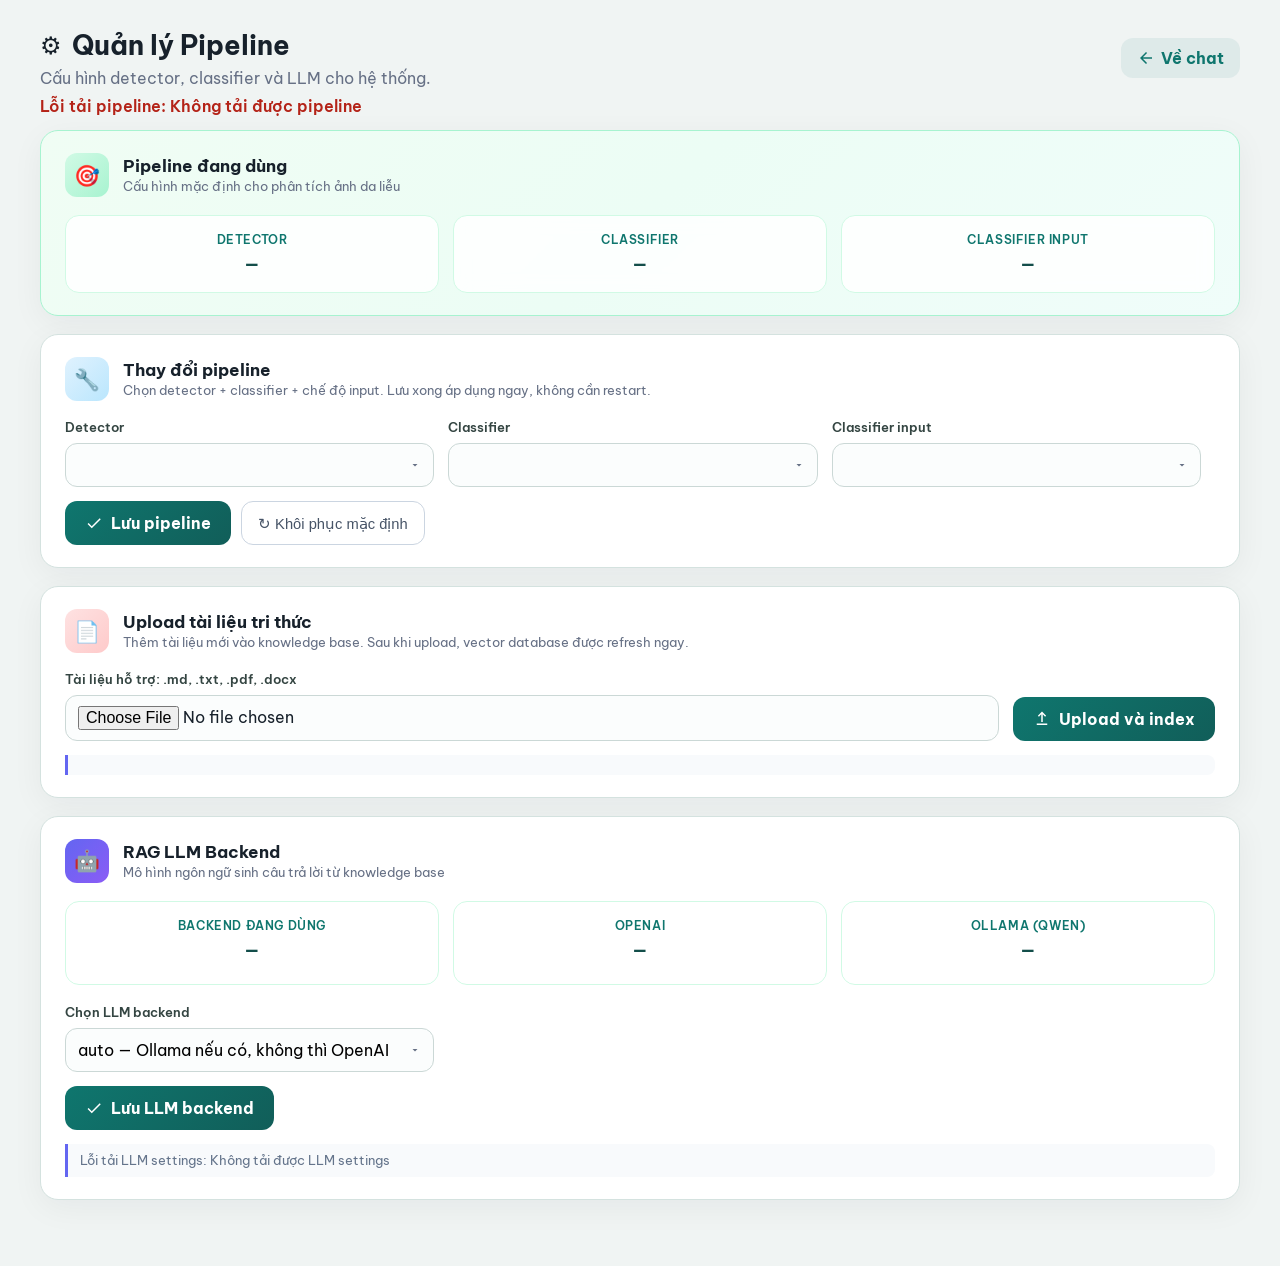
==== frontend/admin.html @ 761fa118 "Initial commit" ====
<!doctype html>
<html lang="vi">
  <head>
    <meta charset="UTF-8" />
    <meta name="viewport" content="width=device-width, initial-scale=1.0" />
    <title>Admin Pipeline — Cấu hình hệ thống</title>
    <link rel="stylesheet" href="admin.css" />
  </head>
  <body>
    <main class="admin-shell">
      <header>
        <div>
          <h1>
            <span class="header-icon">⚙</span>
            Quản lý Pipeline
          </h1>
          <p>Cấu hình detector, classifier và LLM cho hệ thống.</p>
        </div>
        <a href="/" class="back-link">
          <svg viewBox="0 0 24 24" width="18" height="18"><path d="M20 11H7.83l5.59-5.59L12 4l-8 8 8 8 1.41-1.41L7.83 13H20v-2Z" fill="currentColor"/></svg>
          Về chat
        </a>
      </header>

      <p id="statusText" class="status"></p>

      <!-- Active pipeline banner -->
      <section class="panel active-pipeline-panel">
        <div class="panel-header">
          <div class="panel-icon active-icon">🎯</div>
          <div>
            <h2>Pipeline đang dùng</h2>
            <p class="panel-desc">Cấu hình mặc định cho phân tích ảnh da liễu</p>
          </div>
        </div>
        <div class="active-cards">
          <div class="active-card">
            <div class="active-label">Detector</div>
            <div class="active-value" id="activeDetector">—</div>
          </div>
          <div class="active-card">
            <div class="active-label">Classifier</div>
            <div class="active-value" id="activeClassifier">—</div>
          </div>
          <div class="active-card">
            <div class="active-label">Classifier input</div>
            <div class="active-value" id="activeInputMode">—</div>
          </div>
        </div>
      </section>

      <!-- Configure default pipeline -->
      <section class="panel config-panel">
        <div class="panel-header">
          <div class="panel-icon config-icon">🔧</div>
          <div>
            <h2>Thay đổi pipeline</h2>
            <p class="panel-desc">Chọn detector + classifier + chế độ input. Lưu xong áp dụng ngay, không cần restart.</p>
          </div>
        </div>
        <div class="config-grid">
          <label class="config-field">
            <span class="field-label">Detector</span>
            <select id="detectorSelect"></select>
          </label>
          <label class="config-field">
            <span class="field-label">Classifier</span>
            <select id="classifierSelect"></select>
          </label>
          <label class="config-field">
            <span class="field-label">Classifier input</span>
            <select id="classifierInputSelect"></select>
          </label>
          <div class="config-actions">
            <button id="saveDefaultBtn" class="btn-primary" type="button">
              <svg viewBox="0 0 24 24" width="18" height="18"><path d="M9 16.17 4.83 12l-1.42 1.41L9 19 21 7l-1.41-1.41L9 16.17Z" fill="currentColor"/></svg>
              Lưu pipeline
            </button>
            <button id="resetDefaultBtn" class="btn-secondary" type="button" title="Khôi phục cấu hình từ model_registry.json (xóa cấu hình stale trong DB)">
              ↻ Khôi phục mặc định
            </button>
          </div>
        </div>
      </section>

      <!-- Knowledge documents -->
      <section class="panel knowledge-panel">
        <div class="panel-header">
          <div class="panel-icon knowledge-icon">📄</div>
          <div>
            <h2>Upload tài liệu tri thức</h2>
            <p class="panel-desc">Thêm tài liệu mới vào knowledge base. Sau khi upload, vector database được refresh ngay.</p>
          </div>
        </div>
        <div class="knowledge-upload">
          <label class="config-field knowledge-file-field">
            <span class="field-label">Tài liệu hỗ trợ: .md, .txt, .pdf, .docx</span>
            <input id="knowledgeFileInput" type="file" accept=".md,.txt,.pdf,.docx" />
          </label>
          <button id="uploadKnowledgeBtn" class="btn-primary" type="button">
            <svg viewBox="0 0 24 24" width="18" height="18"><path d="M5 20h14v-2H5v2Zm7-18-5.5 5.5 1.42 1.42L11 5.83V16h2V5.83l3.08 3.09 1.42-1.42L12 2Z" fill="currentColor"/></svg>
            Upload và index
          </button>
        </div>
        <p class="llm-note" id="knowledgeUploadNote"></p>
      </section>

      <!-- LLM Backend -->
      <section class="panel llm-panel">
        <div class="panel-header">
          <div class="panel-icon llm-icon">🤖</div>
          <div>
            <h2>RAG LLM Backend</h2>
            <p class="panel-desc">Mô hình ngôn ngữ sinh câu trả lời từ knowledge base</p>
          </div>
        </div>

        <div class="active-cards">
          <div class="active-card">
            <div class="active-label">Backend đang dùng</div>
            <div class="active-value" id="llmActiveBackend">—</div>
          </div>
          <div class="active-card">
            <div class="active-label">OpenAI</div>
            <div class="active-value" id="llmOpenAIStatus">—</div>
            <div class="active-meta" id="llmOpenAIModel"></div>
          </div>
          <div class="active-card">
            <div class="active-label">Ollama (Qwen)</div>
            <div class="active-value" id="llmOllamaStatus">—</div>
            <div class="active-meta" id="llmOllamaModel"></div>
          </div>
        </div>

        <div class="config-grid" style="margin-top:1.2rem">
          <label class="config-field">
            <span class="field-label">Chọn LLM backend</span>
            <select id="llmBackendSelect">
              <option value="auto">auto — Ollama nếu có, không thì OpenAI</option>
              <option value="openai">openai — Luôn dùng OpenAI GPT</option>
              <option value="ollama">ollama — Luôn dùng Qwen (Azure VM)</option>
            </select>
          </label>
          <div class="config-actions">
            <button id="saveLLMBtn" class="btn-primary" type="button">
              <svg viewBox="0 0 24 24" width="18" height="18"><path d="M9 16.17 4.83 12l-1.42 1.41L9 19 21 7l-1.41-1.41L9 16.17Z" fill="currentColor"/></svg>
              Lưu LLM backend
            </button>
          </div>
        </div>
        <p class="llm-note" id="llmNote"></p>
      </section>
    </main>

    <script src="admin.js"></script>
  </body>
</html>
---- frontend/admin.css ----
@import url("https://fonts.googleapis.com/css2?family=Be+Vietnam+Pro:wght@400;500;600;700&display=swap");

* {
  box-sizing: border-box;
}

body {
  margin: 0;
  font-family: "Be Vietnam Pro", system-ui, sans-serif;
  color: #17212b;
  background: #f0f4f3;
}

/* ── Layout ─────────────────────────────────────────────── */

.admin-shell {
  width: min(1200px, calc(100% - 32px));
  margin: 0 auto;
  padding: 28px 0 48px;
}

header {
  display: flex;
  justify-content: space-between;
  align-items: center;
  gap: 16px;
  margin-bottom: 8px;
}

h1, h2, p { margin: 0; }

h1 {
  font-size: 1.7rem;
  display: flex;
  align-items: center;
  gap: 10px;
}

.header-icon {
  font-size: 1.5rem;
}

header p {
  color: #667085;
  margin-top: 6px;
}

.back-link {
  display: flex;
  align-items: center;
  gap: 6px;
  color: #0f766e;
  font-weight: 700;
  text-decoration: none;
  padding: 10px 16px;
  border-radius: 12px;
  background: rgba(15, 118, 110, 0.08);
  transition: background 0.2s, transform 0.15s;
}

.back-link:hover {
  background: rgba(15, 118, 110, 0.16);
  transform: translateX(-2px);
}

/* ── Status ─────────────────────────────────────────────── */

.status {
  min-height: 22px;
  color: #0f766e;
  font-weight: 600;
  margin-bottom: 12px;
  transition: opacity 0.3s;
}

.status.error { color: #b42318; }
.status.success { color: #0f766e; }

/* ── Panels ─────────────────────────────────────────────── */

.panel {
  border: 1px solid #d4e2df;
  border-radius: 18px;
  background: #fff;
  padding: 22px 24px;
  margin-bottom: 18px;
  box-shadow: 0 8px 32px rgba(15, 23, 42, 0.05);
  transition: box-shadow 0.25s;
}

.panel:hover {
  box-shadow: 0 12px 40px rgba(15, 23, 42, 0.09);
}

.panel-header {
  display: flex;
  align-items: center;
  gap: 14px;
  margin-bottom: 18px;
}

.panel-icon {
  width: 44px;
  height: 44px;
  border-radius: 12px;
  display: grid;
  place-items: center;
  font-size: 1.3rem;
  flex-shrink: 0;
}

.active-icon { background: linear-gradient(135deg, #d1fae5, #a7f3d0); }
.config-icon { background: linear-gradient(135deg, #e0f2fe, #bae6fd); }
.detector-icon { background: linear-gradient(135deg, #fef3c7, #fde68a); }
.classifier-icon { background: linear-gradient(135deg, #ede9fe, #ddd6fe); }
.pipeline-icon { background: linear-gradient(135deg, #fce7f3, #fbcfe8); }
.knowledge-icon { background: linear-gradient(135deg, #fee2e2, #fecaca); }

.panel-header h2 {
  font-size: 1.05rem;
  margin-bottom: 2px;
}

.panel-desc {
  color: #667085;
  font-size: 0.84rem;
  margin-top: 2px !important;
}

/* ── Active pipeline cards ──────────────────────────────── */

.active-pipeline-panel {
  background: linear-gradient(135deg, #f0fdf4 0%, #ecfdf5 50%, #f0fdfa 100%);
  border-color: #a7f3d0;
}

.active-cards {
  display: grid;
  grid-template-columns: repeat(3, 1fr);
  gap: 14px;
}

.active-card {
  background: rgba(255,255,255,0.85);
  backdrop-filter: blur(8px);
  border: 1px solid #d1fae5;
  border-radius: 14px;
  padding: 16px;
  text-align: center;
  transition: transform 0.2s, box-shadow 0.2s;
}

.active-card:hover {
  transform: translateY(-2px);
  box-shadow: 0 8px 24px rgba(16, 185, 129, 0.12);
}

.active-label {
  font-size: 0.78rem;
  font-weight: 600;
  color: #0f766e;
  text-transform: uppercase;
  letter-spacing: 0.6px;
  margin-bottom: 6px;
}

.active-value {
  font-size: 1.15rem;
  font-weight: 700;
  color: #134e4a;
  word-break: break-all;
}

.active-meta {
  font-size: 0.78rem;
  color: #667085;
  margin-top: 6px;
}

/* ── Config grid ────────────────────────────────────────── */

.config-grid {
  display: grid;
  grid-template-columns: repeat(3, 1fr) auto;
  gap: 14px;
  align-items: end;
}

.config-field {
  display: flex;
  flex-direction: column;
  gap: 7px;
}

.field-label {
  color: #344542;
  font-size: 0.84rem;
  font-weight: 600;
}

select {
  width: 100%;
  border: 1px solid #cbd8d6;
  border-radius: 12px;
  padding: 11px 12px;
  font: inherit;
  outline: none;
  background: #fbfdfd;
  appearance: none;
  background-image: url("data:image/svg+xml,%3Csvg xmlns='http://www.w3.org/2000/svg' width='12' height='12' viewBox='0 0 24 24'%3E%3Cpath d='M7 10l5 5 5-5z' fill='%23667085'/%3E%3C/svg%3E");
  background-repeat: no-repeat;
  background-position: right 12px center;
  transition: border-color 0.2s, box-shadow 0.2s;
}

select:focus {
  border-color: #0f766e;
  box-shadow: 0 0 0 3px rgba(15, 118, 110, 0.12);
}

input[type="file"] {
  width: 100%;
  border: 1px solid #cbd8d6;
  border-radius: 12px;
  padding: 10px 12px;
  font: inherit;
  background: #fbfdfd;
}

input[type="file"]:focus {
  outline: none;
  border-color: #0f766e;
  box-shadow: 0 0 0 3px rgba(15, 118, 110, 0.12);
}

.knowledge-upload {
  display: grid;
  grid-template-columns: 1fr auto;
  gap: 14px;
  align-items: end;
}

.knowledge-file-field {
  min-width: 0;
}

.btn-primary {
  display: flex;
  align-items: center;
  justify-content: center;
  gap: 8px;
  border: 0;
  border-radius: 12px;
  padding: 12px 20px;
  color: #fff;
  background: linear-gradient(135deg, #0f766e, #115e59);
  font: inherit;
  font-weight: 700;
  cursor: pointer;
  white-space: nowrap;
  transition: transform 0.15s, box-shadow 0.2s;
}

.btn-primary:hover {
  transform: translateY(-1px);
  box-shadow: 0 6px 20px rgba(15, 118, 110, 0.25);
}

.btn-primary:active {
  transform: translateY(0);
}

/* ── Model cards ────────────────────────────────────────── */

.model-cards {
  display: grid;
  grid-template-columns: repeat(auto-fill, minmax(280px, 1fr));
  gap: 14px;
}

.model-card {
  border: 1px solid #e5ecea;
  border-radius: 14px;
  padding: 16px 18px;
  background: #fafcfb;
  transition: border-color 0.2s, transform 0.2s, box-shadow 0.2s;
}

.model-card:hover {
  border-color: #a7f3d0;
  transform: translateY(-2px);
  box-shadow: 0 6px 20px rgba(15, 23, 42, 0.06);
}

.model-card.is-active {
  border-color: #34d399;
  background: linear-gradient(135deg, #f0fdf4, #ecfdf5);
}

.model-card-name {
  font-weight: 700;
  font-size: 0.98rem;
  color: #134e4a;
  display: flex;
  align-items: center;
  gap: 8px;
}

.active-badge {
  font-size: 0.68rem;
  font-weight: 700;
  padding: 2px 8px;
  border-radius: 6px;
  background: #10b981;
  color: #fff;
  text-transform: uppercase;
  letter-spacing: 0.4px;
}

.model-card-props {
  margin-top: 10px;
  display: grid;
  gap: 5px;
}

.model-prop {
  display: flex;
  gap: 8px;
  font-size: 0.82rem;
  color: #475467;
}

.model-prop-key {
  font-weight: 600;
  color: #344542;
  min-width: 70px;
}

/* ── Pipeline cards ────────────────────────────────────── */

.pipeline-cards {
  display: grid;
  grid-template-columns: repeat(auto-fill, minmax(260px, 1fr));
  gap: 14px;
}

.pipeline-card {
  border: 1px solid #e5ecea;
  border-radius: 14px;
  padding: 16px 18px;
  background: #fafcfb;
  transition: border-color 0.2s, transform 0.2s, box-shadow 0.2s;
}

.pipeline-card:hover {
  border-color: #a7f3d0;
  transform: translateY(-2px);
  box-shadow: 0 6px 20px rgba(15, 23, 42, 0.06);
}

.pipeline-card.is-default {
  border-color: #34d399;
  background: linear-gradient(135deg, #f0fdf4, #ecfdf5);
  border-width: 2px;
}

.pipeline-card-name {
  font-weight: 700;
  font-size: 0.98rem;
  color: #134e4a;
  display: flex;
  align-items: center;
  gap: 8px;
  margin-bottom: 10px;
}

.default-badge {
  font-size: 0.68rem;
  font-weight: 700;
  padding: 2px 8px;
  border-radius: 6px;
  background: linear-gradient(135deg, #10b981, #059669);
  color: #fff;
  text-transform: uppercase;
  letter-spacing: 0.4px;
}

.pipeline-flow {
  display: flex;
  align-items: center;
  gap: 6px;
  font-size: 0.82rem;
  color: #475467;
  flex-wrap: wrap;
}

.pipeline-step {
  background: #e8f0ef;
  padding: 4px 10px;
  border-radius: 8px;
  font-weight: 600;
  color: #1a3a37;
}

.pipeline-arrow {
  color: #94a3b8;
  font-weight: 700;
}

/* ── Loading ────────────────────────────────────────────── */

.loading-skeleton {
  height: 80px;
  border-radius: 14px;
  background: linear-gradient(90deg, #eef4f3 25%, #e2efed 50%, #eef4f3 75%);
  background-size: 200% 100%;
  animation: shimmer 1.5s ease-in-out infinite;
}

@keyframes shimmer {
  0% { background-position: 200% 0; }
  100% { background-position: -200% 0; }
}

/* ── Responsive ─────────────────────────────────────────── */

@media (max-width: 860px) {
  .active-cards {
    grid-template-columns: 1fr;
  }
  .config-grid {
    grid-template-columns: 1fr;
  }
  .knowledge-upload {
    grid-template-columns: 1fr;
  }
  header {
    flex-direction: column;
    align-items: flex-start;
  }
}

@media (max-width: 640px) {
  .admin-shell {
    padding: 16px 0 32px;
    width: calc(100% - 24px);
  }
  .panel {
    padding: 16px;
  }
  .model-cards,
  .pipeline-cards {
    grid-template-columns: 1fr;
  }
}

/* ── LLM backend section ────────────────────────────────── */

.llm-panel .panel-icon.llm-icon {
  background: linear-gradient(135deg, #6366f1, #8b5cf6);
}

.status-ok {
  color: #059669 !important;
}

.status-warn {
  color: #d97706 !important;
}

.status-error {
  color: #dc2626 !important;
}

.llm-note {
  margin-top: 0.9rem;
  font-size: 0.84rem;
  color: #64748b;
  background: #f8fafc;
  border-left: 3px solid #6366f1;
  padding: 8px 12px;
  border-radius: 0 8px 8px 0;
  min-height: 1.2rem;
}

/* ── Config actions row (Save + Reset side-by-side) ─────── */

.config-actions {
  grid-column: 1 / -1;
  display: flex;
  gap: 10px;
  flex-wrap: wrap;
}

.btn-secondary {
  display: inline-flex;
  align-items: center;
  gap: 6px;
  border: 1px solid #cbd5e1;
  background: #fff;
  color: #475467;
  padding: 10px 16px;
  border-radius: 12px;
  font-weight: 500;
  font-size: 0.92rem;
  cursor: pointer;
  transition: background 0.18s, border-color 0.18s;
}

.btn-secondary:hover {
  background: #f8fafc;
  border-color: #94a3b8;
}

.btn-secondary:disabled {
  opacity: 0.55;
  cursor: not-allowed;
}
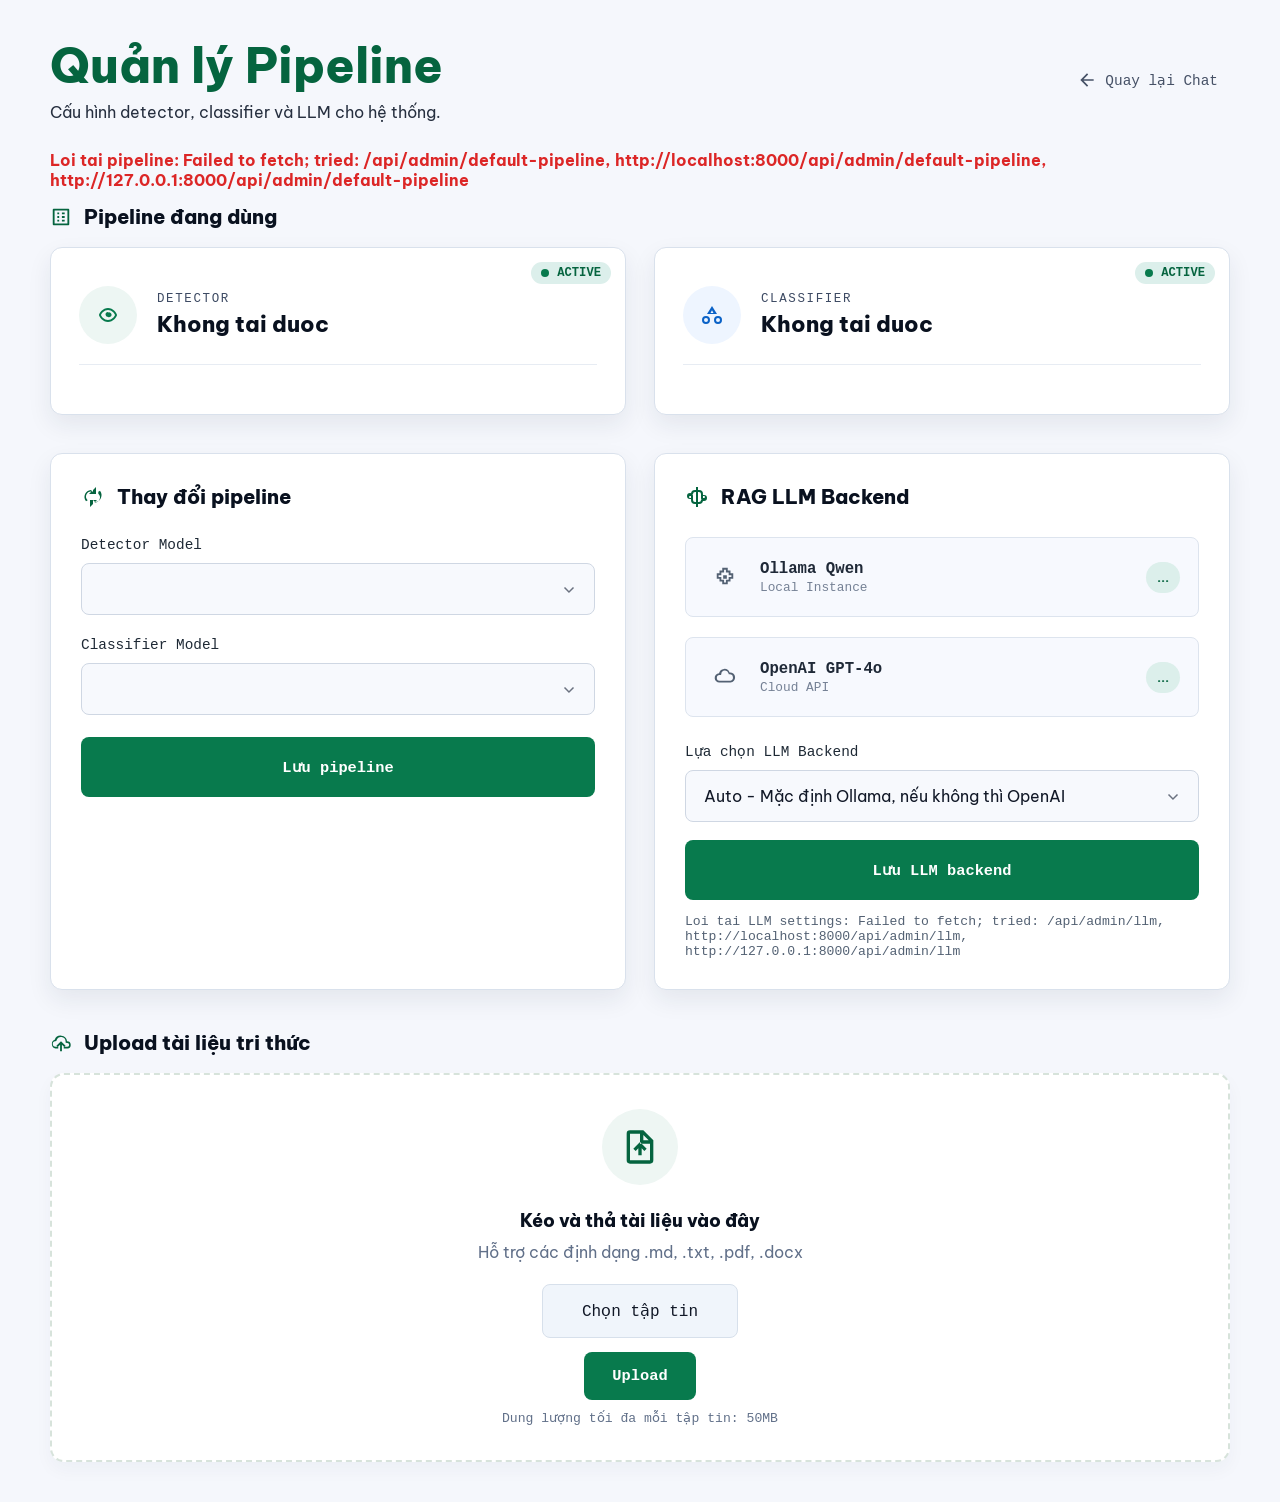
==== commit 5c540bd9: "ud" ====
--- a/frontend/admin.html
+++ b/frontend/admin.html
@@ -3,155 +3,171 @@
   <head>
     <meta charset="UTF-8" />
     <meta name="viewport" content="width=device-width, initial-scale=1.0" />
-    <title>Admin Pipeline — Cấu hình hệ thống</title>
-    <link rel="stylesheet" href="admin.css" />
+    <title>Admin Pipeline</title>
+    <link rel="stylesheet" href="admin.css?v=20260615-admin4" />
   </head>
   <body>
     <main class="admin-shell">
-      <header>
+      <header class="admin-header">
         <div>
-          <h1>
-            <span class="header-icon">⚙</span>
-            Quản lý Pipeline
-          </h1>
+          <h1>Quản lý Pipeline</h1>
           <p>Cấu hình detector, classifier và LLM cho hệ thống.</p>
         </div>
-        <a href="/" class="back-link">
-          <svg viewBox="0 0 24 24" width="18" height="18"><path d="M20 11H7.83l5.59-5.59L12 4l-8 8 8 8 1.41-1.41L7.83 13H20v-2Z" fill="currentColor"/></svg>
-          Về chat
-        </a>
+        <div class="header-actions">
+          <a href="/" class="back-link">
+            <svg viewBox="0 0 24 24" width="20" height="20" aria-hidden="true">
+              <path d="M20 11H7.83l5.59-5.59L12 4l-8 8 8 8 1.41-1.41L7.83 13H20v-2Z" fill="currentColor" />
+            </svg>
+            Quay lại Chat
+          </a>
+          <!-- <button id="deployChangesBtn" class="deploy-btn" type="button">Deploy Changes</button> -->
+        </div>
       </header>
 
       <p id="statusText" class="status"></p>
 
-      <!-- Active pipeline banner -->
-      <section class="panel active-pipeline-panel">
-        <div class="panel-header">
-          <div class="panel-icon active-icon">🎯</div>
-          <div>
-            <h2>Pipeline đang dùng</h2>
-            <p class="panel-desc">Cấu hình mặc định cho phân tích ảnh da liễu</p>
-          </div>
-        </div>
-        <div class="active-cards">
-          <div class="active-card">
-            <div class="active-label">Detector</div>
-            <div class="active-value" id="activeDetector">—</div>
-          </div>
-          <div class="active-card">
-            <div class="active-label">Classifier</div>
-            <div class="active-value" id="activeClassifier">—</div>
-          </div>
-          <div class="active-card">
-            <div class="active-label">Classifier input</div>
-            <div class="active-value" id="activeInputMode">—</div>
-          </div>
-        </div>
+      <section class="section-heading">
+        <svg viewBox="0 0 24 24" width="22" height="22" aria-hidden="true">
+          <path d="M4 3h16a1 1 0 0 1 1 1v16a1 1 0 0 1-1 1H4a1 1 0 0 1-1-1V4a1 1 0 0 1 1-1Zm1 2v14h14V5H5Zm3 10h2v2H8v-2Zm0-4h2v2H8v-2Zm0-4h2v2H8V7Zm5 8h3v2h-3v-2Zm0-4h3v2h-3v-2Zm0-4h3v2h-3V7Z" fill="currentColor" />
+        </svg>
+        <h2>Pipeline đang dùng</h2>
       </section>
 
-      <!-- Configure default pipeline -->
-      <section class="panel config-panel">
-        <div class="panel-header">
-          <div class="panel-icon config-icon">🔧</div>
-          <div>
-            <h2>Thay đổi pipeline</h2>
-            <p class="panel-desc">Chọn detector + classifier + chế độ input. Lưu xong áp dụng ngay, không cần restart.</p>
+      <section class="active-grid" aria-label="Pipeline đang dùng">
+        <article class="metric-card">
+          <span class="status-pill"><span></span>Active</span>
+          <div class="metric-main">
+            <div class="metric-icon detector-icon">
+              <svg viewBox="0 0 24 24" width="24" height="24" aria-hidden="true">
+                <path d="M12 5c5 0 9 5.2 9 7s-4 7-9 7-9-5.2-9-7 4-7 9-7Zm0 2C8.2 7 5.2 10.6 5 12c.2 1.4 3.2 5 7 5s6.8-3.6 7-5c-.2-1.4-3.2-5-7-5Zm0 2.5A2.5 2.5 0 1 1 12 14a2.5 2.5 0 0 1 0-5Z" fill="currentColor" />
+              </svg>
+            </div>
+            <div>
+              <div class="metric-label">Detector</div>
+              <div class="metric-value" id="activeDetector">...</div>
+            </div>
           </div>
-        </div>
-        <div class="config-grid">
-          <label class="config-field">
-            <span class="field-label">Detector</span>
-            <select id="detectorSelect"></select>
-          </label>
-          <label class="config-field">
-            <span class="field-label">Classifier</span>
-            <select id="classifierSelect"></select>
-          </label>
-          <label class="config-field">
-            <span class="field-label">Classifier input</span>
-            <select id="classifierInputSelect"></select>
-          </label>
-          <div class="config-actions">
-            <button id="saveDefaultBtn" class="btn-primary" type="button">
-              <svg viewBox="0 0 24 24" width="18" height="18"><path d="M9 16.17 4.83 12l-1.42 1.41L9 19 21 7l-1.41-1.41L9 16.17Z" fill="currentColor"/></svg>
-              Lưu pipeline
-            </button>
-            <button id="resetDefaultBtn" class="btn-secondary" type="button" title="Khôi phục cấu hình từ model_registry.json (xóa cấu hình stale trong DB)">
-              ↻ Khôi phục mặc định
-            </button>
+          <div class="metric-divider"></div>
+        </article>
+
+        <article class="metric-card">
+          <span class="status-pill"><span></span>Active</span>
+          <div class="metric-main">
+            <div class="metric-icon classifier-icon">
+              <svg viewBox="0 0 24 24" width="24" height="24" aria-hidden="true">
+                <path d="M12 3 7 11h10L12 3Zm0 4.2 1.5 2.8h-3L12 7.2ZM6 13a4 4 0 1 0 0 8 4 4 0 0 0 0-8Zm0 2a2 2 0 1 1 0 4 2 2 0 0 1 0-4Zm12-2a4 4 0 1 0 0 8 4 4 0 0 0 0-8Zm0 2a2 2 0 1 1 0 4 2 2 0 0 1 0-4Z" fill="currentColor" />
+              </svg>
+            </div>
+            <div>
+              <div class="metric-label">Classifier</div>
+              <div class="metric-value" id="activeClassifier">...</div>
+            </div>
           </div>
-        </div>
+          <div class="metric-divider"></div>
+        </article>
       </section>
 
-      <!-- Knowledge documents -->
-      <section class="panel knowledge-panel">
-        <div class="panel-header">
-          <div class="panel-icon knowledge-icon">📄</div>
-          <div>
-            <h2>Upload tài liệu tri thức</h2>
-            <p class="panel-desc">Thêm tài liệu mới vào knowledge base. Sau khi upload, vector database được refresh ngay.</p>
+      <section class="admin-grid">
+        <article class="control-card">
+          <div class="card-title">
+            <svg viewBox="0 0 24 24" width="24" height="24" aria-hidden="true">
+              <path d="M12 3v4l-2.1-2.1A7 7 0 0 0 5 16.2l1.7-1a5 5 0 0 1 3.8-8.7L8 9h7V2l-3 3Zm5.3 5.8a5 5 0 0 1-3.8 8.7L16 15H9v7l3-3v-4l2.1 2.1A7 7 0 0 0 19 5.8l-1.7 1Z" fill="currentColor" />
+            </svg>
+            <h2>Thay đổi pipeline</h2>
           </div>
-        </div>
-        <div class="knowledge-upload">
-          <label class="config-field knowledge-file-field">
-            <span class="field-label">Tài liệu hỗ trợ: .md, .txt, .pdf, .docx</span>
-            <input id="knowledgeFileInput" type="file" accept=".md,.txt,.pdf,.docx" />
-          </label>
-          <button id="uploadKnowledgeBtn" class="btn-primary" type="button">
-            <svg viewBox="0 0 24 24" width="18" height="18"><path d="M5 20h14v-2H5v2Zm7-18-5.5 5.5 1.42 1.42L11 5.83V16h2V5.83l3.08 3.09 1.42-1.42L12 2Z" fill="currentColor"/></svg>
-            Upload và index
-          </button>
-        </div>
-        <p class="llm-note" id="knowledgeUploadNote"></p>
+
+          <div class="form-stack">
+            <label class="config-field">
+              <span class="field-label">Detector Model</span>
+              <select id="detectorSelect"></select>
+            </label>
+            <label class="config-field">
+              <span class="field-label">Classifier Model</span>
+              <select id="classifierSelect"></select>
+            </label>
+            <button id="saveDefaultBtn" class="btn-primary full-width" type="button">Lưu pipeline</button>
+          </div>
+        </article>
+
+        <article class="control-card">
+          <div class="card-title">
+            <svg viewBox="0 0 24 24" width="24" height="24" aria-hidden="true">
+              <path d="M11 2h2v3h1a4 4 0 0 1 4 4v1h1a3 3 0 1 1-3 3V9a2 2 0 0 0-2-2h-1v10h1a2 2 0 0 0 2-2h2a4 4 0 0 1-4 4h-1v3h-2v-3h-1a4 4 0 0 1-4-4v-1H5a3 3 0 1 1 3-3v4a2 2 0 0 0 2 2h1V7h-1a2 2 0 0 0-2 2H6a4 4 0 0 1 4-4h1V2Zm-6 9a1 1 0 1 0 0 2h1v-2H5Zm13 0v2h1a1 1 0 1 0 0-2h-1Z" fill="currentColor" />
+            </svg>
+            <h2>RAG LLM Backend</h2>
+          </div>
+
+          <div class="backend-list">
+            <div class="backend-row" id="llmOllamaRow">
+              <div class="backend-icon">
+                <svg viewBox="0 0 24 24" width="22" height="22" aria-hidden="true">
+                  <path d="M9 2h6v3h3v3h3v6h-3v3h-3v3H9v-3H6v-3H3V8h3V5h3V2Zm2 2v3H8v3H5v2h3v3h3v3h2v-3h3v-3h3v-2h-3V7h-3V4h-2Zm-1 6h4v4h-4v-4Z" fill="currentColor" />
+                </svg>
+              </div>
+              <div>
+                <strong>Ollama Qwen</strong>
+                <span>Local Instance</span>
+              </div>
+              <em id="llmOllamaStatus">...</em>
+            </div>
+            <div class="backend-row" id="llmOpenAIRow">
+              <div class="backend-icon">
+                <svg viewBox="0 0 24 24" width="22" height="22" aria-hidden="true">
+                  <path d="M6 18a5 5 0 0 1-.5-10A6 6 0 0 1 17 7a5.5 5.5 0 0 1 1 11H6Zm0-2h12a3.5 3.5 0 0 0-.8-6.9l-1.1-.2-.3-1.1A4 4 0 0 0 8 8.4l-.3 1.4-1.4.1A3 3 0 0 0 6 16Z" fill="currentColor" />
+                </svg>
+              </div>
+              <div>
+                <strong>OpenAI GPT-4o</strong>
+                <span>Cloud API</span>
+              </div>
+              <em id="llmOpenAIStatus">...</em>
+            </div>
+          </div>
+
+          <div class="form-stack backend-control">
+            <label class="config-field">
+              <span class="field-label">Lựa chọn LLM Backend</span>
+              <select id="llmBackendSelect">
+                <option value="auto">Auto - Mặc định Ollama, nếu không thì OpenAI</option>
+                <option value="ollama">Ollama Qwen 7B</option>
+                <option value="openai">OpenAI GPT</option>
+              </select>
+            </label>
+            <button id="saveLLMBtn" class="btn-primary full-width" type="button">Lưu LLM backend</button>
+          </div>
+
+          <div class="hidden-meta">
+            <span id="llmActiveBackend"></span>
+            <span id="llmOpenAIModel"></span>
+            <span id="llmOllamaModel"></span>
+          </div>
+          <p class="llm-note" id="llmNote"></p>
+        </article>
       </section>
 
-      <!-- LLM Backend -->
-      <section class="panel llm-panel">
-        <div class="panel-header">
-          <div class="panel-icon llm-icon">🤖</div>
-          <div>
-            <h2>RAG LLM Backend</h2>
-            <p class="panel-desc">Mô hình ngôn ngữ sinh câu trả lời từ knowledge base</p>
-          </div>
+      <section class="section-heading upload-heading">
+        <svg viewBox="0 0 24 24" width="22" height="22" aria-hidden="true">
+          <path d="M19 18a4 4 0 0 0-.4-7.98A7 7 0 0 0 5.1 8.5 5 5 0 0 0 6 18h3v-2H6a3 3 0 0 1-.3-5.98l1.2-.12.4-1.14A5 5 0 0 1 17 10l.1 1.8 1.7.2A2 2 0 0 1 19 16h-4v2h4ZM13 21h-2v-7.2l-2.6 2.6L7 15l5-5 5 5-1.4 1.4-2.6-2.6V21Z" fill="currentColor" />
+        </svg>
+        <h2>Upload tài liệu tri thức</h2>
+      </section>
+
+      <section class="upload-dropzone" id="knowledgeDropzone">
+        <div class="upload-icon">
+          <svg viewBox="0 0 24 24" width="40" height="40" aria-hidden="true">
+            <path d="M14 2H6a2 2 0 0 0-2 2v16a2 2 0 0 0 2 2h12a2 2 0 0 0 2-2V8l-6-6Zm0 2.8L17.2 8H14V4.8ZM6 20V4h6v6h6v10H6Zm7-3h-2v-4.2l-1.6 1.6L8 13l4-4 4 4-1.4 1.4L13 12.8V17Z" fill="currentColor" />
+          </svg>
         </div>
-
-        <div class="active-cards">
-          <div class="active-card">
-            <div class="active-label">Backend đang dùng</div>
-            <div class="active-value" id="llmActiveBackend">—</div>
-          </div>
-          <div class="active-card">
-            <div class="active-label">OpenAI</div>
-            <div class="active-value" id="llmOpenAIStatus">—</div>
-            <div class="active-meta" id="llmOpenAIModel"></div>
-          </div>
-          <div class="active-card">
-            <div class="active-label">Ollama (Qwen)</div>
-            <div class="active-value" id="llmOllamaStatus">—</div>
-            <div class="active-meta" id="llmOllamaModel"></div>
-          </div>
-        </div>
-
-        <div class="config-grid" style="margin-top:1.2rem">
-          <label class="config-field">
-            <span class="field-label">Chọn LLM backend</span>
-            <select id="llmBackendSelect">
-              <option value="auto">auto — Ollama nếu có, không thì OpenAI</option>
-              <option value="openai">openai — Luôn dùng OpenAI GPT</option>
-              <option value="ollama">ollama — Luôn dùng Qwen (Azure VM)</option>
-            </select>
-          </label>
-          <div class="config-actions">
-            <button id="saveLLMBtn" class="btn-primary" type="button">
-              <svg viewBox="0 0 24 24" width="18" height="18"><path d="M9 16.17 4.83 12l-1.42 1.41L9 19 21 7l-1.41-1.41L9 16.17Z" fill="currentColor"/></svg>
-              Lưu LLM backend
-            </button>
-          </div>
-        </div>
-        <p class="llm-note" id="llmNote"></p>
+        <h3>Kéo và thả tài liệu vào đây</h3>
+        <p>Hỗ trợ các định dạng .md, .txt, .pdf, .docx</p>
+        <label class="file-picker">
+          <input id="knowledgeFileInput" type="file" accept=".md,.txt,.pdf,.docx" />
+          Chọn tập tin
+        </label>
+        <button id="uploadKnowledgeBtn" class="btn-primary upload-btn" type="button">Upload</button>
+        <p class="file-note" id="knowledgeUploadNote">Dung lượng tối đa mỗi tập tin: 50MB</p>
       </section>
     </main>
-
-    <script src="admin.js"></script>
+    <script src="admin.js?v=20260615-admin4"></script>
   </body>
 </html>
--- a/frontend/admin.css
+++ b/frontend/admin.css
@@ -1,518 +1,573 @@
-@import url("https://fonts.googleapis.com/css2?family=Be+Vietnam+Pro:wght@400;500;600;700&display=swap");
+@import url("https://fonts.googleapis.com/css2?family=Be+Vietnam+Pro:wght@400;500;600;700;800&display=swap");
+
+:root {
+  --bg: #f5f7fc;
+  --panel: #ffffff;
+  --panel-soft: #f7f9fd;
+  --text: #09111f;
+  --muted: #697386;
+  --line: #d9e1ec;
+  --green: #087a4d;
+  --green-dark: #05643f;
+  --green-soft: #dcefeb;
+  --blue: #0b62c7;
+  --shadow: 0 10px 24px rgba(26, 39, 68, 0.08);
+  --mono: "SFMono-Regular", Consolas, "Liberation Mono", monospace;
+}
 
 * {
   box-sizing: border-box;
 }
 
+html,
 body {
   margin: 0;
+  min-height: 100%;
+}
+
+body {
+  color: var(--text);
+  background: var(--bg);
   font-family: "Be Vietnam Pro", system-ui, sans-serif;
-  color: #17212b;
-  background: #f0f4f3;
-}
-
-/* ── Layout ─────────────────────────────────────────────── */
+}
+
+button,
+select,
+input {
+  font: inherit;
+}
+
+button,
+select,
+label {
+  cursor: pointer;
+}
 
 .admin-shell {
-  width: min(1200px, calc(100% - 32px));
+  width: min(1180px, calc(100% - 40px));
   margin: 0 auto;
-  padding: 28px 0 48px;
-}
-
-header {
-  display: flex;
+  padding: 42px 0 40px;
+}
+
+.admin-header {
+  display: flex;
+  align-items: flex-start;
   justify-content: space-between;
-  align-items: center;
-  gap: 16px;
-  margin-bottom: 8px;
-}
-
-h1, h2, p { margin: 0; }
-
-h1 {
-  font-size: 1.7rem;
-  display: flex;
-  align-items: center;
+  gap: 24px;
+  margin-bottom: 28px;
+}
+
+.admin-header h1 {
+  margin: 0;
+  color: var(--green-dark);
+  font-size: clamp(2rem, 4vw, 3rem);
+  line-height: 1;
+  font-weight: 800;
+  letter-spacing: 0;
+}
+
+.admin-header p {
+  margin: 12px 0 0;
+  color: #262f3f;
+  font-size: 1rem;
+}
+
+.header-actions {
+  display: flex;
+  align-items: center;
+  gap: 12px;
+  padding-top: 18px;
+}
+
+.back-link {
+  display: inline-flex;
+  align-items: center;
+  gap: 8px;
+  color: #465166;
+  font-family: var(--mono);
+  font-size: 0.9rem;
+  text-decoration: none;
+  padding: 10px 12px;
+}
+
+.deploy-btn,
+.btn-primary {
+  border: 0;
+  border-radius: 8px;
+  background: var(--green);
+  color: #fff;
+  font-family: var(--mono);
+  font-weight: 700;
+  letter-spacing: 0;
+  transition: background 0.18s, transform 0.12s, box-shadow 0.18s;
+}
+
+.deploy-btn {
+  padding: 12px 24px;
+  min-width: 172px;
+}
+
+.deploy-btn:hover,
+.btn-primary:hover {
+  background: var(--green-dark);
+  box-shadow: 0 8px 18px rgba(8, 122, 77, 0.2);
+}
+
+.deploy-btn:active,
+.btn-primary:active {
+  transform: translateY(1px);
+}
+
+.status {
+  min-height: 24px;
+  margin: 0 0 14px;
+  color: var(--green);
+  font-weight: 700;
+}
+
+.status.error {
+  color: #dc2626;
+}
+
+.section-heading {
+  display: flex;
+  align-items: center;
+  gap: 12px;
+  margin: 0 0 18px;
+  color: var(--green-dark);
+}
+
+.section-heading h2 {
+  margin: 0;
+  color: var(--text);
+  font-size: 1.25rem;
+  font-weight: 800;
+}
+
+.active-grid,
+.admin-grid {
+  display: grid;
+  grid-template-columns: repeat(2, minmax(0, 1fr));
+  gap: 28px;
+}
+
+.metric-card,
+.control-card {
+  background: var(--panel);
+  border: 1px solid var(--line);
+  border-radius: 12px;
+  box-shadow: var(--shadow);
+}
+
+.metric-card {
+  position: relative;
+  min-height: 168px;
+  padding: 38px 28px 26px;
+}
+
+.metric-main {
+  display: flex;
+  align-items: center;
+  gap: 20px;
+}
+
+.metric-icon {
+  width: 58px;
+  height: 58px;
+  border-radius: 50%;
+  display: grid;
+  place-items: center;
+  flex: 0 0 auto;
+}
+
+.detector-icon {
+  color: var(--green);
+  background: #edf6f3;
+}
+
+.classifier-icon {
+  color: var(--blue);
+  background: #eef5ff;
+}
+
+.metric-label {
+  color: #3d4a63;
+  font-family: var(--mono);
+  font-size: 0.78rem;
+  letter-spacing: 0.13em;
+  text-transform: uppercase;
+}
+
+.metric-value {
+  margin-top: 4px;
+  font-size: 1.35rem;
+  font-weight: 800;
+  word-break: break-word;
+}
+
+.metric-divider {
+  height: 1px;
+  margin: 20px 0 12px;
+  background: #e7ecf3;
+}
+
+.metric-card p {
+  margin: 0;
+  color: #263241;
+  line-height: 1.5;
+}
+
+.status-pill {
+  position: absolute;
+  top: 14px;
+  right: 14px;
+  display: inline-flex;
+  align-items: center;
+  gap: 8px;
+  padding: 4px 10px;
+  border-radius: 999px;
+  background: var(--green-soft);
+  color: var(--green-dark);
+  font-family: var(--mono);
+  font-size: 0.76rem;
+  font-style: normal;
+  font-weight: 800;
+  text-transform: uppercase;
+}
+
+.status-pill span {
+  width: 8px;
+  height: 8px;
+  border-radius: 50%;
+  background: var(--green);
+}
+
+.admin-grid {
+  margin-top: 38px;
+}
+
+.control-card {
+  padding: 30px;
+}
+
+.card-title {
+  display: flex;
+  align-items: center;
+  gap: 12px;
+  margin-bottom: 28px;
+  color: var(--green-dark);
+}
+
+.card-title h2 {
+  margin: 0;
+  color: var(--text);
+  font-size: 1.25rem;
+  font-weight: 800;
+}
+
+.form-stack {
+  display: grid;
+  gap: 22px;
+}
+
+.config-field {
+  display: grid;
   gap: 10px;
 }
 
-.header-icon {
-  font-size: 1.5rem;
-}
-
-header p {
-  color: #667085;
-  margin-top: 6px;
-}
-
-.back-link {
-  display: flex;
-  align-items: center;
-  gap: 6px;
-  color: #0f766e;
-  font-weight: 700;
-  text-decoration: none;
-  padding: 10px 16px;
-  border-radius: 12px;
-  background: rgba(15, 118, 110, 0.08);
-  transition: background 0.2s, transform 0.15s;
-}
-
-.back-link:hover {
-  background: rgba(15, 118, 110, 0.16);
-  transform: translateX(-2px);
-}
-
-/* ── Status ─────────────────────────────────────────────── */
-
-.status {
-  min-height: 22px;
-  color: #0f766e;
-  font-weight: 600;
-  margin-bottom: 12px;
-  transition: opacity 0.3s;
-}
-
-.status.error { color: #b42318; }
-.status.success { color: #0f766e; }
-
-/* ── Panels ─────────────────────────────────────────────── */
-
-.panel {
-  border: 1px solid #d4e2df;
-  border-radius: 18px;
-  background: #fff;
-  padding: 22px 24px;
-  margin-bottom: 18px;
-  box-shadow: 0 8px 32px rgba(15, 23, 42, 0.05);
-  transition: box-shadow 0.25s;
-}
-
-.panel:hover {
-  box-shadow: 0 12px 40px rgba(15, 23, 42, 0.09);
-}
-
-.panel-header {
-  display: flex;
-  align-items: center;
-  gap: 14px;
-  margin-bottom: 18px;
-}
-
-.panel-icon {
-  width: 44px;
-  height: 44px;
-  border-radius: 12px;
-  display: grid;
-  place-items: center;
-  font-size: 1.3rem;
-  flex-shrink: 0;
-}
-
-.active-icon { background: linear-gradient(135deg, #d1fae5, #a7f3d0); }
-.config-icon { background: linear-gradient(135deg, #e0f2fe, #bae6fd); }
-.detector-icon { background: linear-gradient(135deg, #fef3c7, #fde68a); }
-.classifier-icon { background: linear-gradient(135deg, #ede9fe, #ddd6fe); }
-.pipeline-icon { background: linear-gradient(135deg, #fce7f3, #fbcfe8); }
-.knowledge-icon { background: linear-gradient(135deg, #fee2e2, #fecaca); }
-
-.panel-header h2 {
-  font-size: 1.05rem;
-  margin-bottom: 2px;
-}
-
-.panel-desc {
-  color: #667085;
-  font-size: 0.84rem;
-  margin-top: 2px !important;
-}
-
-/* ── Active pipeline cards ──────────────────────────────── */
-
-.active-pipeline-panel {
-  background: linear-gradient(135deg, #f0fdf4 0%, #ecfdf5 50%, #f0fdfa 100%);
-  border-color: #a7f3d0;
-}
-
-.active-cards {
-  display: grid;
-  grid-template-columns: repeat(3, 1fr);
-  gap: 14px;
-}
-
-.active-card {
-  background: rgba(255,255,255,0.85);
-  backdrop-filter: blur(8px);
-  border: 1px solid #d1fae5;
-  border-radius: 14px;
-  padding: 16px;
-  text-align: center;
-  transition: transform 0.2s, box-shadow 0.2s;
-}
-
-.active-card:hover {
-  transform: translateY(-2px);
-  box-shadow: 0 8px 24px rgba(16, 185, 129, 0.12);
-}
-
-.active-label {
-  font-size: 0.78rem;
-  font-weight: 600;
-  color: #0f766e;
-  text-transform: uppercase;
-  letter-spacing: 0.6px;
-  margin-bottom: 6px;
-}
-
-.active-value {
-  font-size: 1.15rem;
-  font-weight: 700;
-  color: #134e4a;
-  word-break: break-all;
-}
-
-.active-meta {
-  font-size: 0.78rem;
-  color: #667085;
-  margin-top: 6px;
-}
-
-/* ── Config grid ────────────────────────────────────────── */
-
-.config-grid {
-  display: grid;
-  grid-template-columns: repeat(3, 1fr) auto;
-  gap: 14px;
-  align-items: end;
-}
-
-.config-field {
-  display: flex;
-  flex-direction: column;
-  gap: 7px;
-}
-
 .field-label {
-  color: #344542;
-  font-size: 0.84rem;
-  font-weight: 600;
+  color: #1e2935;
+  font-family: var(--mono);
+  font-size: 0.9rem;
 }
 
 select {
   width: 100%;
-  border: 1px solid #cbd8d6;
-  border-radius: 12px;
-  padding: 11px 12px;
-  font: inherit;
+  min-height: 52px;
+  border: 1px solid #cfd7e3;
+  border-radius: 8px;
+  color: #111827;
+  background: var(--panel-soft);
+  padding: 0 46px 0 18px;
   outline: none;
-  background: #fbfdfd;
   appearance: none;
-  background-image: url("data:image/svg+xml,%3Csvg xmlns='http://www.w3.org/2000/svg' width='12' height='12' viewBox='0 0 24 24'%3E%3Cpath d='M7 10l5 5 5-5z' fill='%23667085'/%3E%3C/svg%3E");
+  background-image: url("data:image/svg+xml,%3Csvg xmlns='http://www.w3.org/2000/svg' width='18' height='18' viewBox='0 0 24 24'%3E%3Cpath d='M6.7 9.3 12 14.6l5.3-5.3 1.4 1.4-6.7 6.7-6.7-6.7 1.4-1.4Z' fill='%236b7280'/%3E%3C/svg%3E");
   background-repeat: no-repeat;
-  background-position: right 12px center;
-  transition: border-color 0.2s, box-shadow 0.2s;
+  background-position: right 16px center;
 }
 
 select:focus {
-  border-color: #0f766e;
-  box-shadow: 0 0 0 3px rgba(15, 118, 110, 0.12);
-}
-
-input[type="file"] {
+  border-color: var(--green);
+  box-shadow: 0 0 0 4px rgba(8, 122, 77, 0.12);
+}
+
+.btn-primary {
+  min-height: 60px;
+  padding: 0 20px;
+  font-size: 0.96rem;
+}
+
+.full-width {
   width: 100%;
-  border: 1px solid #cbd8d6;
-  border-radius: 12px;
-  padding: 10px 12px;
-  font: inherit;
-  background: #fbfdfd;
-}
-
-input[type="file"]:focus {
-  outline: none;
-  border-color: #0f766e;
-  box-shadow: 0 0 0 3px rgba(15, 118, 110, 0.12);
-}
-
-.knowledge-upload {
-  display: grid;
-  grid-template-columns: 1fr auto;
+}
+
+.btn-secondary {
+  min-height: 44px;
+  border: 1px solid #cfd7e3;
+  border-radius: 8px;
+  background: #fff;
+  color: #536173;
+  font-family: var(--mono);
+  font-weight: 700;
+}
+
+.backend-list {
+  display: grid;
+  gap: 20px;
+  margin-bottom: 26px;
+}
+
+.backend-row {
+  display: grid;
+  grid-template-columns: 42px 1fr auto;
+  align-items: center;
   gap: 14px;
-  align-items: end;
-}
-
-.knowledge-file-field {
-  min-width: 0;
-}
-
-.btn-primary {
-  display: flex;
-  align-items: center;
-  justify-content: center;
-  gap: 8px;
-  border: 0;
-  border-radius: 12px;
-  padding: 12px 20px;
-  color: #fff;
-  background: linear-gradient(135deg, #0f766e, #115e59);
-  font: inherit;
-  font-weight: 700;
-  cursor: pointer;
-  white-space: nowrap;
-  transition: transform 0.15s, box-shadow 0.2s;
-}
-
-.btn-primary:hover {
-  transform: translateY(-1px);
-  box-shadow: 0 6px 20px rgba(15, 118, 110, 0.25);
-}
-
-.btn-primary:active {
-  transform: translateY(0);
-}
-
-/* ── Model cards ────────────────────────────────────────── */
-
-.model-cards {
-  display: grid;
-  grid-template-columns: repeat(auto-fill, minmax(280px, 1fr));
-  gap: 14px;
-}
-
-.model-card {
-  border: 1px solid #e5ecea;
+  min-height: 80px;
+  padding: 14px 18px;
+  border: 1px solid #dde4ee;
+  border-radius: 8px;
+  background: #f7f9fe;
+}
+
+.backend-row.muted {
+  opacity: 0.62;
+}
+
+.backend-row.selected {
+  border-color: #b9ded2;
+  background: #f3fbf8;
+  box-shadow: inset 0 0 0 1px rgba(8, 122, 77, 0.08);
+  opacity: 1;
+}
+
+.backend-row.selected .backend-icon,
+.backend-row.selected strong {
+  color: var(--green-dark);
+}
+
+.backend-icon {
+  color: #536173;
+  display: grid;
+  place-items: center;
+}
+
+.backend-row strong,
+.backend-row span {
+  display: block;
+  font-family: var(--mono);
+}
+
+.backend-row strong {
+  color: #1f2937;
+  font-size: 0.98rem;
+}
+
+.backend-row span {
+  margin-top: 2px;
+  color: #758195;
+  font-size: 0.8rem;
+}
+
+.backend-row em {
+  justify-self: end;
+  border-radius: 999px;
+  padding: 8px 11px;
+  color: var(--green-dark);
+  background: var(--green-soft);
+  font-size: 0.75rem;
+  font-style: normal;
+  font-weight: 800;
+  text-transform: uppercase;
+}
+
+.backend-row em.status-error {
+  color: #b91c1c;
+  background: #fee2e2;
+}
+
+.backend-row em.status-warn {
+  color: #92400e;
+  background: #fef3c7;
+}
+
+.backend-row em.status-ready {
+  color: #536173;
+  background: #eef2f7;
+}
+
+.backend-row em.status-selected {
+  color: var(--green-dark);
+  background: var(--green-soft);
+}
+
+.backend-control {
+  gap: 18px;
+}
+
+.hidden-meta {
+  display: none;
+}
+
+.llm-note,
+.file-note {
+  margin: 14px 0 0;
+  color: #536173;
+  font-family: var(--mono);
+  font-size: 0.82rem;
+}
+
+.upload-heading {
+  margin-top: 40px;
+}
+
+.upload-dropzone {
+  display: grid;
+  justify-items: center;
+  align-content: center;
+  min-height: 330px;
+  padding: 34px;
+  border: 2px dashed #d7e3db;
   border-radius: 14px;
-  padding: 16px 18px;
-  background: #fafcfb;
-  transition: border-color 0.2s, transform 0.2s, box-shadow 0.2s;
-}
-
-.model-card:hover {
-  border-color: #a7f3d0;
-  transform: translateY(-2px);
-  box-shadow: 0 6px 20px rgba(15, 23, 42, 0.06);
-}
-
-.model-card.is-active {
-  border-color: #34d399;
-  background: linear-gradient(135deg, #f0fdf4, #ecfdf5);
-}
-
-.model-card-name {
-  font-weight: 700;
-  font-size: 0.98rem;
-  color: #134e4a;
-  display: flex;
-  align-items: center;
-  gap: 8px;
-}
-
-.active-badge {
-  font-size: 0.68rem;
-  font-weight: 700;
-  padding: 2px 8px;
-  border-radius: 6px;
-  background: #10b981;
-  color: #fff;
-  text-transform: uppercase;
-  letter-spacing: 0.4px;
-}
-
-.model-card-props {
-  margin-top: 10px;
-  display: grid;
-  gap: 5px;
-}
-
-.model-prop {
-  display: flex;
-  gap: 8px;
+  background: #fff;
+  box-shadow: 0 8px 18px rgba(26, 39, 68, 0.04);
+  text-align: center;
+  transition: border-color 0.18s, background 0.18s;
+}
+
+.upload-dropzone.is-dragover {
+  border-color: var(--green);
+  background: #f4fbf8;
+}
+
+.upload-icon {
+  width: 76px;
+  height: 76px;
+  border-radius: 50%;
+  display: grid;
+  place-items: center;
+  color: var(--green-dark);
+  background: #eef6f3;
+  margin-bottom: 24px;
+}
+
+.upload-dropzone h3 {
+  margin: 0;
+  font-size: 1.15rem;
+  font-weight: 800;
+}
+
+.upload-dropzone p {
+  margin: 10px 0 0;
+  color: #617089;
+}
+
+.file-picker {
+  margin-top: 22px;
+  display: inline-grid;
+  place-items: center;
+  min-width: 196px;
+  min-height: 54px;
+  border: 1px solid #d7e0eb;
+  border-radius: 8px;
+  background: #f0f5fb;
+  color: #111827;
+  font-family: var(--mono);
+}
+
+.file-picker input {
+  display: none;
+}
+
+.upload-btn {
+  min-height: 48px;
+  margin-top: 14px;
+  padding-inline: 28px;
+}
+
+.admin-footer {
+  display: flex;
+  align-items: center;
+  justify-content: space-between;
+  gap: 20px;
+  min-height: 68px;
+  padding: 0 max(24px, calc((100vw - 1180px) / 2));
+  background: #d7e7fb;
+  color: #243244;
+  font-family: var(--mono);
   font-size: 0.82rem;
-  color: #475467;
-}
-
-.model-prop-key {
-  font-weight: 600;
-  color: #344542;
-  min-width: 70px;
-}
-
-/* ── Pipeline cards ────────────────────────────────────── */
-
-.pipeline-cards {
-  display: grid;
-  grid-template-columns: repeat(auto-fill, minmax(260px, 1fr));
-  gap: 14px;
-}
-
-.pipeline-card {
-  border: 1px solid #e5ecea;
-  border-radius: 14px;
-  padding: 16px 18px;
-  background: #fafcfb;
-  transition: border-color 0.2s, transform 0.2s, box-shadow 0.2s;
-}
-
-.pipeline-card:hover {
-  border-color: #a7f3d0;
-  transform: translateY(-2px);
-  box-shadow: 0 6px 20px rgba(15, 23, 42, 0.06);
-}
-
-.pipeline-card.is-default {
-  border-color: #34d399;
-  background: linear-gradient(135deg, #f0fdf4, #ecfdf5);
-  border-width: 2px;
-}
-
-.pipeline-card-name {
-  font-weight: 700;
-  font-size: 0.98rem;
-  color: #134e4a;
-  display: flex;
-  align-items: center;
-  gap: 8px;
-  margin-bottom: 10px;
-}
-
-.default-badge {
-  font-size: 0.68rem;
-  font-weight: 700;
-  padding: 2px 8px;
-  border-radius: 6px;
-  background: linear-gradient(135deg, #10b981, #059669);
-  color: #fff;
-  text-transform: uppercase;
-  letter-spacing: 0.4px;
-}
-
-.pipeline-flow {
-  display: flex;
-  align-items: center;
-  gap: 6px;
-  font-size: 0.82rem;
-  color: #475467;
+}
+
+.admin-footer nav {
+  display: flex;
+  gap: 30px;
   flex-wrap: wrap;
 }
 
-.pipeline-step {
-  background: #e8f0ef;
-  padding: 4px 10px;
-  border-radius: 8px;
-  font-weight: 600;
-  color: #1a3a37;
-}
-
-.pipeline-arrow {
-  color: #94a3b8;
-  font-weight: 700;
-}
-
-/* ── Loading ────────────────────────────────────────────── */
-
-.loading-skeleton {
-  height: 80px;
-  border-radius: 14px;
-  background: linear-gradient(90deg, #eef4f3 25%, #e2efed 50%, #eef4f3 75%);
-  background-size: 200% 100%;
-  animation: shimmer 1.5s ease-in-out infinite;
-}
-
-@keyframes shimmer {
-  0% { background-position: 200% 0; }
-  100% { background-position: -200% 0; }
-}
-
-/* ── Responsive ─────────────────────────────────────────── */
-
-@media (max-width: 860px) {
-  .active-cards {
-    grid-template-columns: 1fr;
-  }
-  .config-grid {
-    grid-template-columns: 1fr;
-  }
-  .knowledge-upload {
-    grid-template-columns: 1fr;
-  }
-  header {
+.admin-footer a {
+  color: #111827;
+  text-decoration: none;
+}
+
+button:disabled {
+  opacity: 0.6;
+  cursor: not-allowed;
+  box-shadow: none;
+}
+
+@media (max-width: 900px) {
+  .admin-header,
+  .admin-footer {
     flex-direction: column;
     align-items: flex-start;
   }
+
+  .header-actions {
+    padding-top: 0;
+  }
+
+  .active-grid,
+  .admin-grid {
+    grid-template-columns: 1fr;
+  }
 }
 
 @media (max-width: 640px) {
   .admin-shell {
-    padding: 16px 0 32px;
-    width: calc(100% - 24px);
-  }
-  .panel {
-    padding: 16px;
-  }
-  .model-cards,
-  .pipeline-cards {
-    grid-template-columns: 1fr;
-  }
-}
-
-/* ── LLM backend section ────────────────────────────────── */
-
-.llm-panel .panel-icon.llm-icon {
-  background: linear-gradient(135deg, #6366f1, #8b5cf6);
-}
-
-.status-ok {
-  color: #059669 !important;
-}
-
-.status-warn {
-  color: #d97706 !important;
-}
-
-.status-error {
-  color: #dc2626 !important;
-}
-
-.llm-note {
-  margin-top: 0.9rem;
-  font-size: 0.84rem;
-  color: #64748b;
-  background: #f8fafc;
-  border-left: 3px solid #6366f1;
-  padding: 8px 12px;
-  border-radius: 0 8px 8px 0;
-  min-height: 1.2rem;
-}
-
-/* ── Config actions row (Save + Reset side-by-side) ─────── */
-
-.config-actions {
-  grid-column: 1 / -1;
-  display: flex;
-  gap: 10px;
-  flex-wrap: wrap;
-}
-
-.btn-secondary {
-  display: inline-flex;
-  align-items: center;
-  gap: 6px;
-  border: 1px solid #cbd5e1;
-  background: #fff;
-  color: #475467;
-  padding: 10px 16px;
-  border-radius: 12px;
-  font-weight: 500;
-  font-size: 0.92rem;
-  cursor: pointer;
-  transition: background 0.18s, border-color 0.18s;
-}
-
-.btn-secondary:hover {
-  background: #f8fafc;
-  border-color: #94a3b8;
-}
-
-.btn-secondary:disabled {
-  opacity: 0.55;
-  cursor: not-allowed;
-}
+    width: min(100% - 24px, 1180px);
+    padding-top: 28px;
+  }
+
+  .header-actions {
+    width: 100%;
+    justify-content: space-between;
+  }
+
+  .deploy-btn {
+    min-width: 0;
+    padding-inline: 14px;
+  }
+
+  .metric-card,
+  .control-card {
+    padding: 22px;
+  }
+
+  .backend-row {
+    grid-template-columns: 36px 1fr;
+  }
+
+  .backend-row em {
+    grid-column: 2;
+    justify-self: start;
+  }
+}
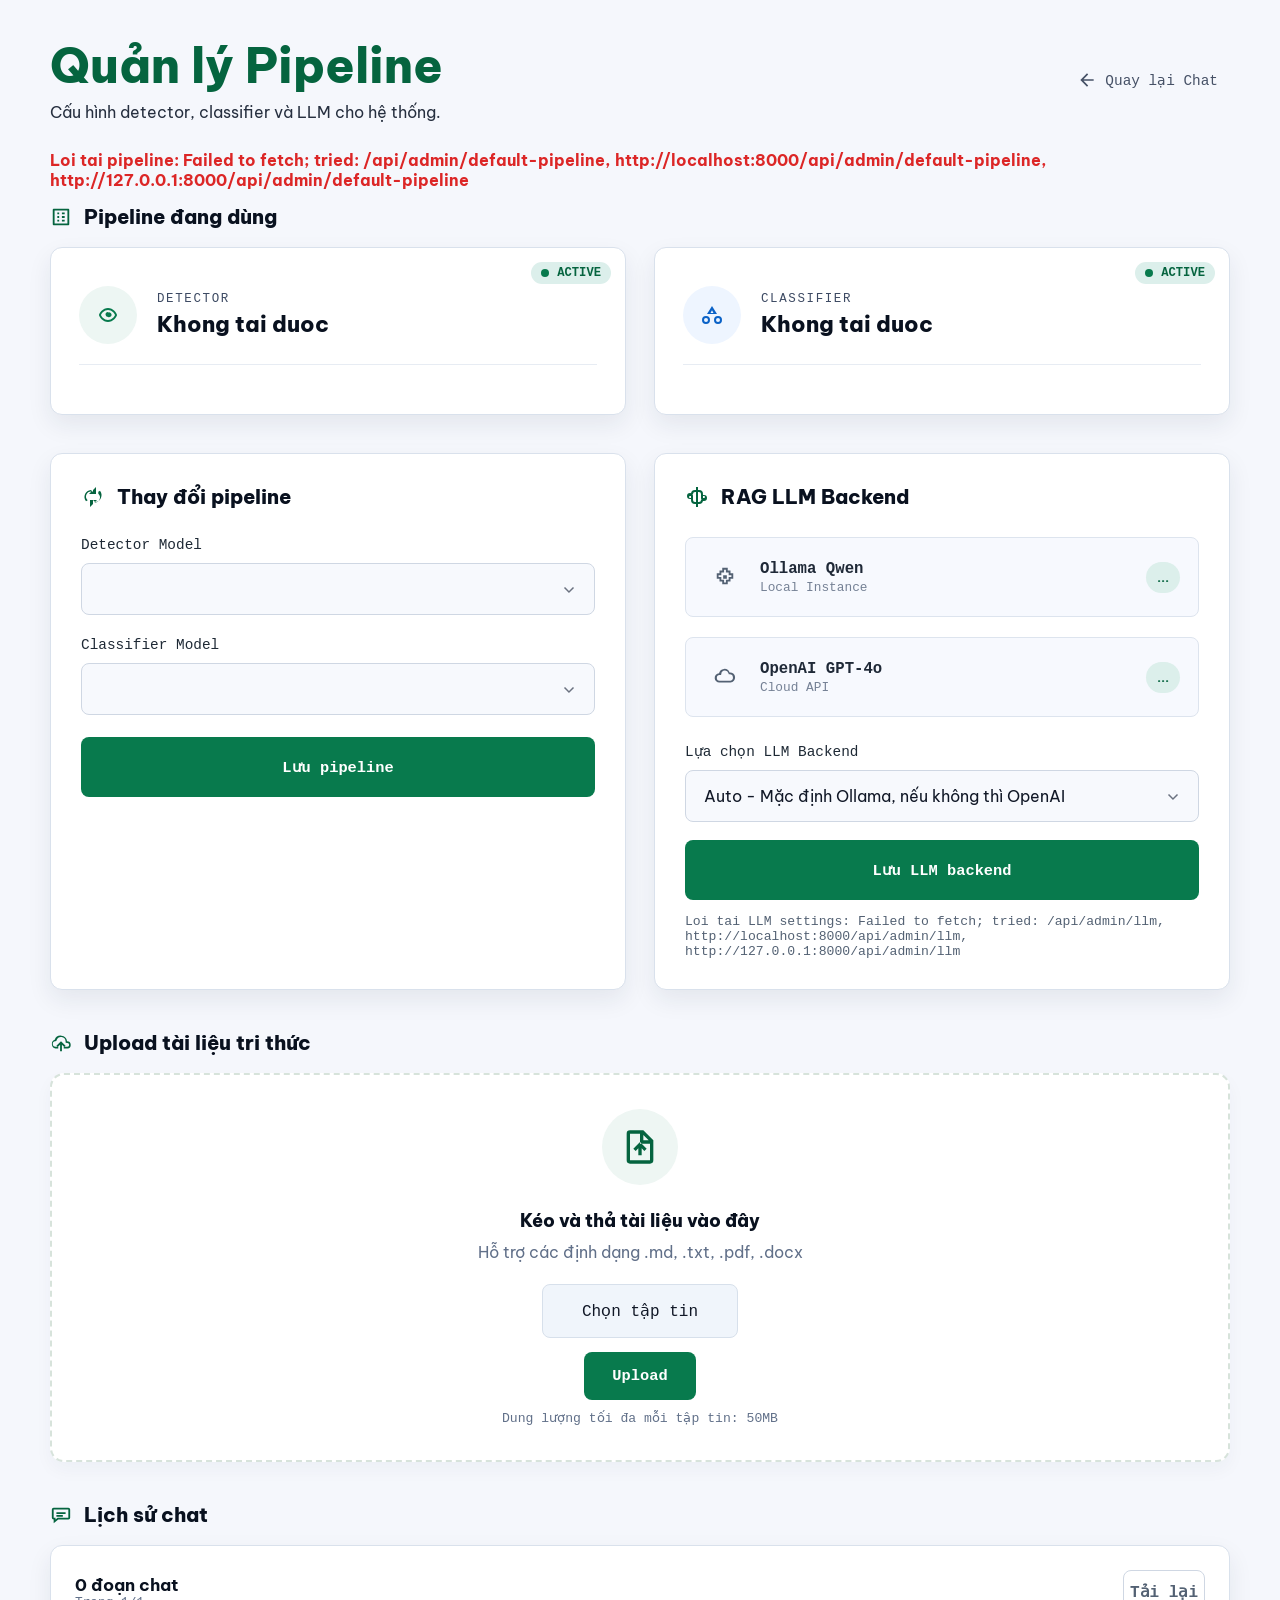
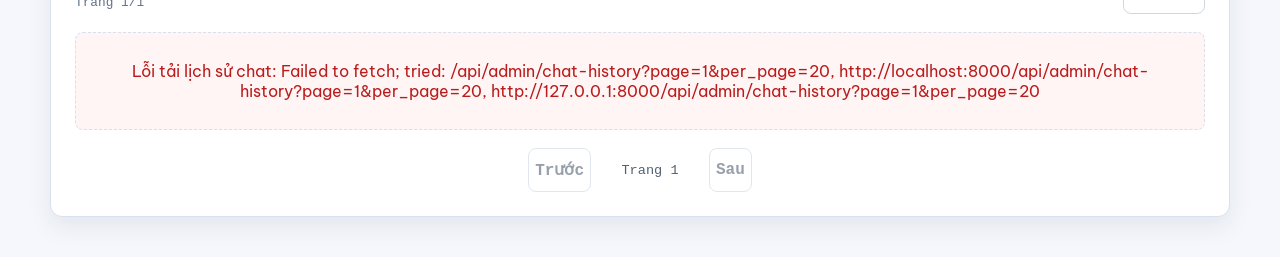
==== commit 2f627b75: "ud" ====
--- a/frontend/admin.html
+++ b/frontend/admin.html
@@ -4,7 +4,7 @@
     <meta charset="UTF-8" />
     <meta name="viewport" content="width=device-width, initial-scale=1.0" />
     <title>Admin Pipeline</title>
-    <link rel="stylesheet" href="admin.css?v=20260615-admin4" />
+    <link rel="stylesheet" href="admin.css?v=20260618-chat-history" />
   </head>
   <body>
     <main class="admin-shell">
@@ -167,7 +167,48 @@
         <button id="uploadKnowledgeBtn" class="btn-primary upload-btn" type="button">Upload</button>
         <p class="file-note" id="knowledgeUploadNote">Dung lượng tối đa mỗi tập tin: 50MB</p>
       </section>
+      <section class="section-heading chat-history-heading">
+        <svg viewBox="0 0 24 24" width="22" height="22" aria-hidden="true">
+          <path d="M4 4h16a2 2 0 0 1 2 2v9a2 2 0 0 1-2 2H9l-5 4v-4H4a2 2 0 0 1-2-2V6a2 2 0 0 1 2-2Zm0 2v9h2v1.8L8.3 15H20V6H4Zm3 3h10v2H7V9Zm0 3h7v2H7v-2Z" fill="currentColor" />
+        </svg>
+        <h2>Lịch sử chat</h2>
+      </section>
+
+      <section class="chat-history-panel" aria-label="Lịch sử chat">
+        <div class="chat-history-toolbar">
+          <div>
+            <strong id="chatHistoryTotal">0 đoạn chat</strong>
+            <span id="chatHistoryPageInfo">Trang 1/1</span>
+          </div>
+          <button id="refreshChatHistoryBtn" class="btn-secondary" type="button">Tải lại</button>
+        </div>
+        <div id="chatHistoryList" class="chat-history-list">
+          <p class="chat-history-empty">Đang tải lịch sử chat...</p>
+        </div>
+        <div class="pagination-row">
+          <button id="chatHistoryPrevBtn" class="btn-secondary" type="button">Trước</button>
+          <span id="chatHistoryPager">Trang 1</span>
+          <button id="chatHistoryNextBtn" class="btn-secondary" type="button">Sau</button>
+        </div>
+      </section>
     </main>
-    <script src="admin.js?v=20260615-admin4"></script>
+
+    <div id="chatHistoryModal" class="modal-backdrop" hidden>
+      <section class="chat-history-modal" role="dialog" aria-modal="true" aria-labelledby="chatHistoryModalTitle">
+        <header class="modal-header">
+          <div>
+            <h2 id="chatHistoryModalTitle">Lịch sử chat</h2>
+            <p id="chatHistoryModalMeta"></p>
+          </div>
+          <button id="closeChatHistoryModalBtn" class="icon-button" type="button" aria-label="Đóng">
+            <svg viewBox="0 0 24 24" width="22" height="22" aria-hidden="true">
+              <path d="m6.4 5 12.6 12.6-1.4 1.4L5 6.4 6.4 5Zm12.6 1.4L6.4 19 5 17.6 17.6 5 19 6.4Z" fill="currentColor" />
+            </svg>
+          </button>
+        </header>
+        <div id="chatHistoryMessages" class="chat-history-messages"></div>
+      </section>
+    </div>
+    <script src="admin.js?v=20260618-chat-history"></script>
   </body>
 </html>
--- a/frontend/admin.css
+++ b/frontend/admin.css
@@ -430,6 +430,10 @@
   margin-top: 40px;
 }
 
+.chat-history-heading {
+  margin-top: 40px;
+}
+
 .upload-dropzone {
   display: grid;
   justify-items: center;
@@ -494,6 +498,231 @@
   padding-inline: 28px;
 }
 
+.chat-history-panel {
+  display: grid;
+  gap: 18px;
+  padding: 24px;
+  border: 1px solid var(--line);
+  border-radius: 12px;
+  background: var(--panel);
+  box-shadow: var(--shadow);
+}
+
+.chat-history-toolbar,
+.pagination-row,
+.modal-header,
+.chat-message-head {
+  display: flex;
+  align-items: center;
+  justify-content: space-between;
+  gap: 14px;
+}
+
+.chat-history-toolbar strong,
+.chat-history-toolbar span {
+  display: block;
+}
+
+.chat-history-toolbar strong {
+  font-size: 1.05rem;
+}
+
+.chat-history-toolbar span,
+.chat-history-meta,
+.chat-message-head span,
+.modal-header p {
+  color: #617089;
+  font-family: var(--mono);
+  font-size: 0.8rem;
+}
+
+.chat-history-list {
+  display: grid;
+  gap: 10px;
+}
+
+.chat-history-item {
+  display: grid;
+  grid-template-columns: minmax(0, 1fr) auto;
+  gap: 16px;
+  align-items: center;
+  width: 100%;
+  min-height: 78px;
+  border: 1px solid #dde4ee;
+  border-radius: 8px;
+  background: #f8fafc;
+  padding: 14px 16px;
+  color: inherit;
+  text-align: left;
+  transition: border-color 0.18s, background 0.18s, transform 0.12s;
+}
+
+.chat-history-item:hover {
+  border-color: #b9ded2;
+  background: #f3fbf8;
+}
+
+.chat-history-item:active {
+  transform: translateY(1px);
+}
+
+.chat-history-main {
+  display: grid;
+  gap: 6px;
+  min-width: 0;
+}
+
+.chat-history-main strong,
+.chat-history-main em {
+  overflow: hidden;
+  text-overflow: ellipsis;
+  white-space: nowrap;
+}
+
+.chat-history-main strong {
+  color: #111827;
+  font-weight: 800;
+}
+
+.chat-history-main em {
+  color: #536173;
+  font-style: normal;
+}
+
+.chat-history-meta {
+  display: grid;
+  gap: 5px;
+  justify-items: end;
+}
+
+.chat-history-empty {
+  margin: 0;
+  padding: 28px;
+  border: 1px dashed #d7e0eb;
+  border-radius: 8px;
+  color: #536173;
+  text-align: center;
+}
+
+.chat-history-empty.error {
+  color: #b91c1c;
+  background: #fff5f5;
+}
+
+.pagination-row {
+  justify-content: center;
+}
+
+.pagination-row span {
+  min-width: 90px;
+  color: #536173;
+  font-family: var(--mono);
+  font-size: 0.85rem;
+  text-align: center;
+}
+
+.modal-backdrop {
+  position: fixed;
+  inset: 0;
+  z-index: 50;
+  display: grid;
+  place-items: center;
+  padding: 24px;
+  background: rgba(9, 17, 31, 0.58);
+}
+
+.modal-backdrop[hidden] {
+  display: none;
+}
+
+.chat-history-modal {
+  width: min(920px, 100%);
+  max-height: min(820px, calc(100vh - 48px));
+  display: grid;
+  grid-template-rows: auto minmax(0, 1fr);
+  border-radius: 12px;
+  background: #fff;
+  box-shadow: 0 24px 60px rgba(9, 17, 31, 0.28);
+  overflow: hidden;
+}
+
+.modal-header {
+  padding: 20px 24px;
+  border-bottom: 1px solid var(--line);
+}
+
+.modal-header h2 {
+  margin: 0;
+  font-size: 1.15rem;
+}
+
+.modal-header p {
+  margin: 8px 0 0;
+}
+
+.icon-button {
+  width: 42px;
+  height: 42px;
+  display: grid;
+  place-items: center;
+  border: 1px solid #d7e0eb;
+  border-radius: 8px;
+  background: #fff;
+  color: #536173;
+}
+
+.chat-history-messages {
+  display: grid;
+  gap: 14px;
+  padding: 22px 24px;
+  overflow: auto;
+  background: #f6f8fc;
+}
+
+.chat-transcript-message {
+  width: min(720px, 100%);
+  padding: 14px 16px;
+  border: 1px solid #dce4ef;
+  border-radius: 10px;
+  background: #fff;
+}
+
+.chat-transcript-message.user {
+  justify-self: end;
+  border-color: #c6dfd5;
+  background: #f3fbf8;
+}
+
+.chat-transcript-message.assistant {
+  justify-self: start;
+}
+
+.chat-transcript-message p {
+  margin: 12px 0 0;
+  color: #1f2937;
+  line-height: 1.55;
+  white-space: pre-wrap;
+}
+
+.chat-transcript-message img {
+  max-width: min(260px, 100%);
+  max-height: 220px;
+  margin-top: 12px;
+  border-radius: 8px;
+  object-fit: cover;
+}
+
+.chat-analysis {
+  margin-top: 12px;
+  padding: 10px 12px;
+  border-radius: 8px;
+  background: #eef5ff;
+  color: #243244;
+  font-size: 0.88rem;
+  line-height: 1.45;
+  white-space: pre-wrap;
+}
+
 .admin-footer {
   display: flex;
   align-items: center;
@@ -570,4 +799,39 @@
     grid-column: 2;
     justify-self: start;
   }
-}
+
+  .chat-history-panel {
+    padding: 16px;
+  }
+
+  .chat-history-toolbar,
+  .modal-header {
+    flex-direction: column;
+    align-items: flex-start;
+  }
+
+  .chat-history-item {
+    grid-template-columns: 1fr;
+  }
+
+  .chat-history-item {
+    gap: 10px;
+  }
+
+  .chat-history-meta {
+    justify-items: start;
+  }
+
+  .modal-backdrop {
+    padding: 12px;
+  }
+
+  .chat-history-modal {
+    max-height: calc(100vh - 24px);
+  }
+
+  .chat-history-messages,
+  .modal-header {
+    padding: 16px;
+  }
+}
